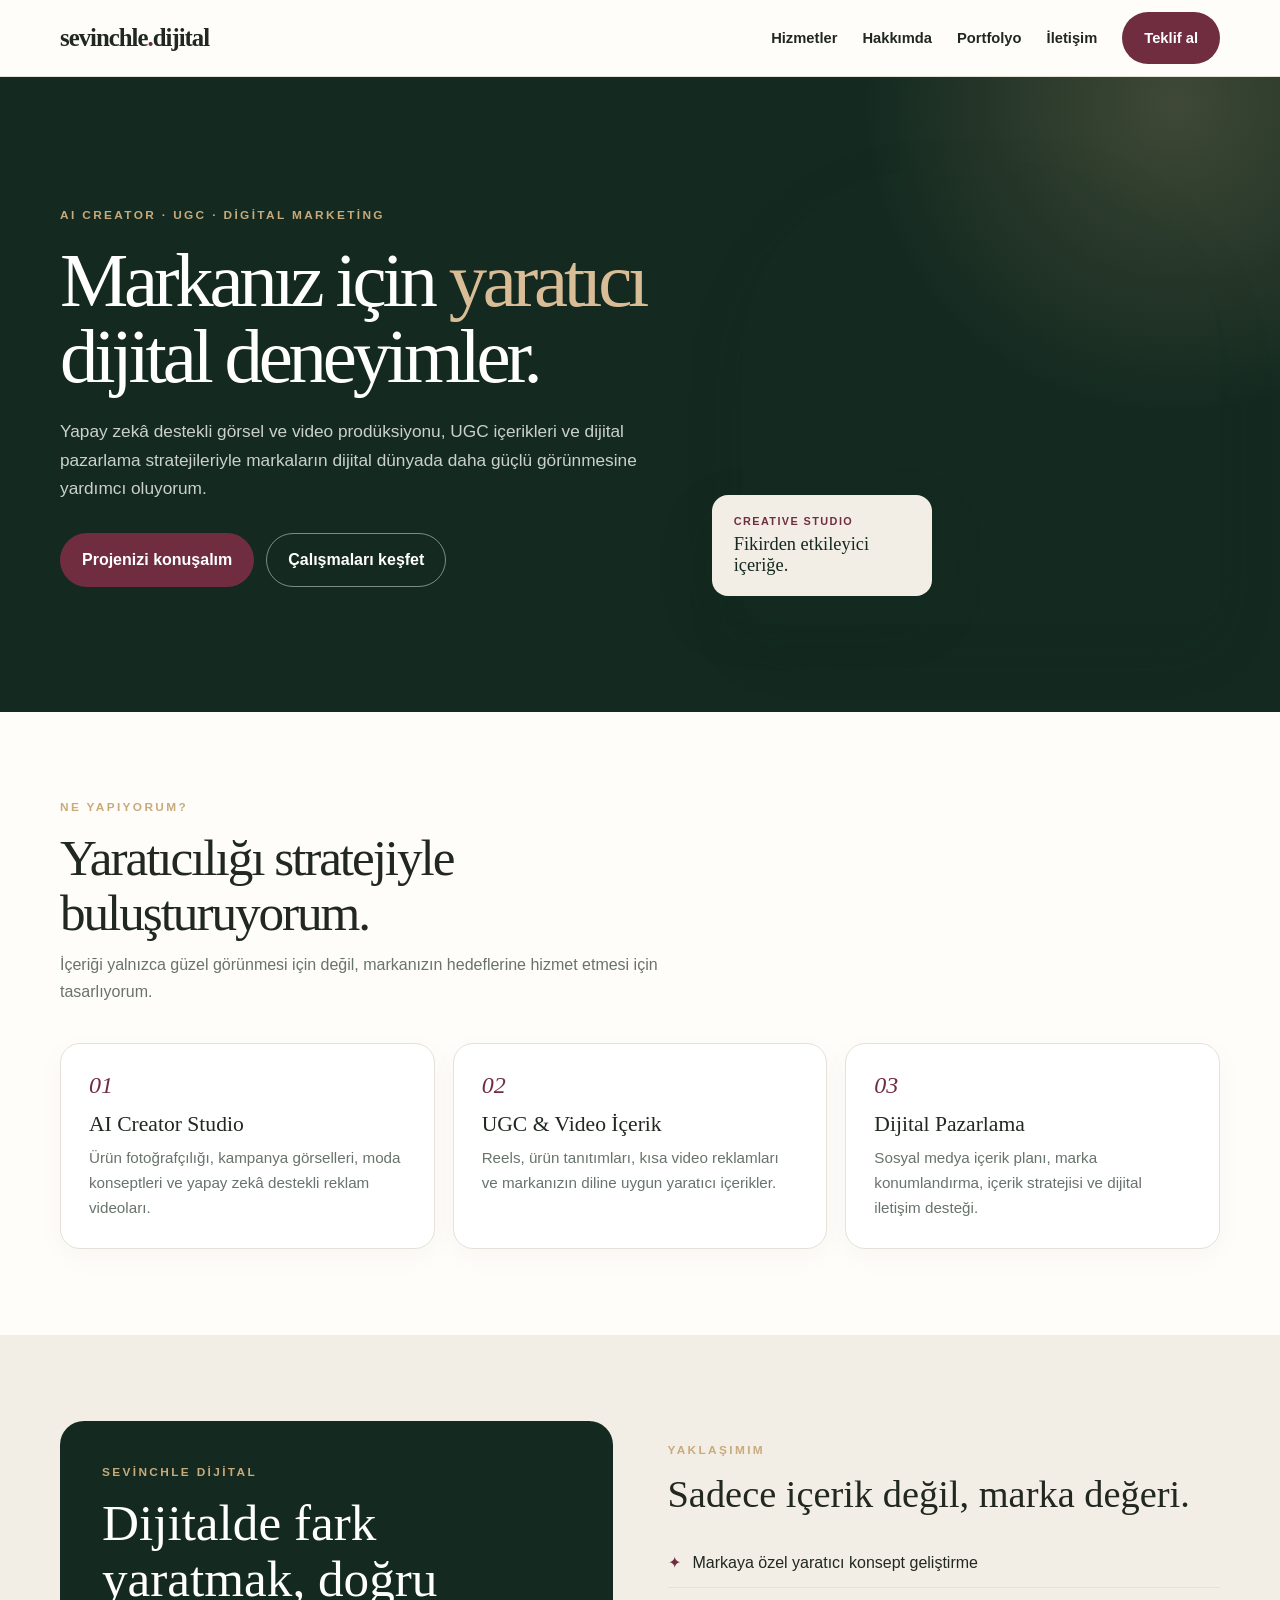
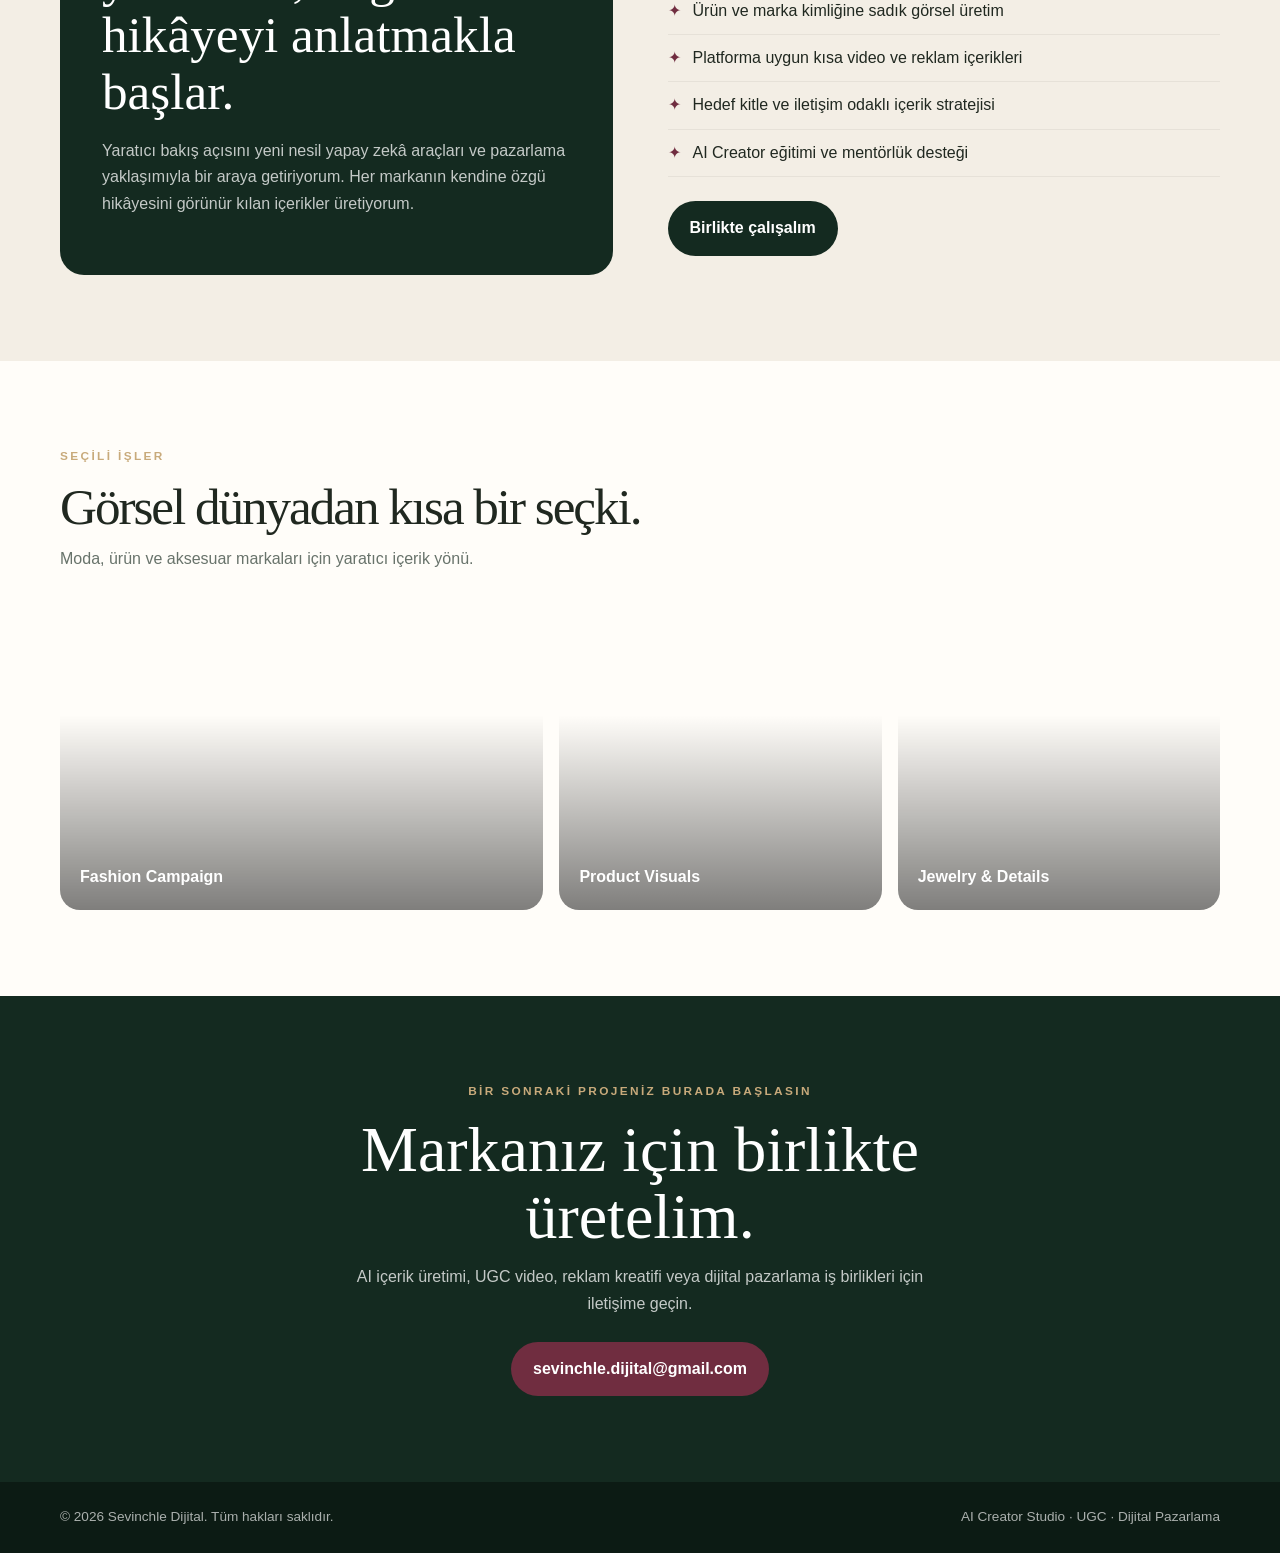
==== index.html @ 5013cc48 "Add responsive Sevinchle Dijital website" ====
<!doctype html>
<html lang="tr">
<head>
<meta charset="utf-8">
<meta name="viewport" content="width=device-width, initial-scale=1">
<meta name="theme-color" content="#10251d">
<meta name="description" content="Sevinchle Dijital: yapay zekâ destekli yaratıcı içerik, UGC prodüksiyon ve dijital pazarlama çözümleri.">
<title>Sevinchle Dijital | AI Creator & Dijital Pazarlama</title>
<style>
:root{--forest:#142a20;--forest2:#254333;--cream:#f3eee5;--paper:#fffdf9;--wine:#702d40;--gold:#c8aa7b;--ink:#202820;--muted:#68736b;--line:#e6e1d8;--shadow:0 22px 60px rgba(20,42,32,.12)}
*{box-sizing:border-box}html{scroll-behavior:smooth;scroll-padding-top:90px}body{margin:0;background:var(--paper);color:var(--ink);font-family:Inter,Arial,sans-serif;line-height:1.65}a{color:inherit;text-decoration:none}.wrap{width:min(1160px,calc(100% - 40px));margin:auto}.eyebrow{font-size:.74rem;letter-spacing:.2em;text-transform:uppercase;color:var(--gold);font-weight:800}.btn{display:inline-flex;align-items:center;justify-content:center;padding:13px 21px;border-radius:999px;font-weight:750;transition:.2s;border:1px solid transparent}.btn:hover{transform:translateY(-2px)}.primary{background:var(--wine);color:white}.outline{border-color:rgba(255,255,255,.45);color:white}.dark{background:var(--forest);color:white}
header{position:sticky;top:0;z-index:10;background:rgba(255,253,249,.94);backdrop-filter:blur(14px);border-bottom:1px solid var(--line)}.nav{height:76px;display:flex;align-items:center;justify-content:space-between;gap:20px}.logo{font:700 1.55rem Georgia,serif;letter-spacing:-.04em}.logo span{color:var(--wine)}.links{display:flex;align-items:center;gap:25px;font-size:.92rem;font-weight:650}.links a:hover{color:var(--wine)}.menu{display:none;background:none;border:1px solid var(--line);border-radius:10px;padding:8px 12px;font-size:1.25rem}
.hero{background:var(--forest);color:white;padding:92px 0 88px;overflow:hidden;position:relative}.hero:before{content:"";position:absolute;width:650px;height:650px;right:-220px;top:-300px;border-radius:50%;background:radial-gradient(circle,rgba(200,170,123,.24),transparent 68%)}.hero-grid{position:relative;display:grid;grid-template-columns:1.08fr .92fr;gap:55px;align-items:center}.hero h1{font:clamp(3rem,6vw,5.5rem)/.99 Georgia,serif;letter-spacing:-.055em;margin:18px 0 22px}.hero h1 em{font-style:normal;color:#d9bd96}.hero p{max-width:600px;color:rgba(255,255,255,.78);font-size:1.08rem}.actions{display:flex;gap:12px;flex-wrap:wrap;margin-top:30px}.visual{min-height:455px;position:relative}.visual-photo{position:absolute;inset:0 0 0 30px;border-radius:190px 190px 26px 26px;background:linear-gradient(0deg,rgba(20,42,32,.1),rgba(20,42,32,.1)),url('https://images.unsplash.com/photo-1529139574466-a303027c1d8b?auto=format&fit=crop&w=1100&q=85') center/cover;box-shadow:var(--shadow)}.visual-note{position:absolute;left:0;bottom:28px;background:var(--cream);color:var(--forest);padding:20px 22px;border-radius:16px;max-width:220px;box-shadow:var(--shadow);font:1.15rem Georgia,serif}.visual-note small{display:block;color:var(--wine);font:800 .68rem Arial;letter-spacing:.13em;margin-bottom:7px}
section{padding:86px 0}.section-top{max-width:690px;margin-bottom:38px}.section-top h2{font:clamp(2.2rem,4vw,3.5rem)/1.08 Georgia,serif;letter-spacing:-.04em;margin:12px 0}.section-top p{color:var(--muted);margin:0}.grid3{display:grid;grid-template-columns:repeat(3,1fr);gap:18px}.service{padding:28px;border:1px solid var(--line);border-radius:20px;background:white;box-shadow:0 8px 30px rgba(0,0,0,.03)}.service .num{color:var(--wine);font:italic 1.5rem Georgia,serif}.service h3{font:1.35rem Georgia,serif;margin:13px 0 8px}.service p{color:var(--muted);font-size:.95rem;margin:0}.soft{background:var(--cream)}.split{display:grid;grid-template-columns:1fr 1fr;gap:55px;align-items:center}.statement{background:var(--forest);color:white;padding:42px;border-radius:24px}.statement h2{font:clamp(2rem,4vw,3.2rem)/1.1 Georgia,serif;margin:12px 0 18px}.statement p{color:rgba(255,255,255,.75)}.checks{list-style:none;padding:0;margin:24px 0}.checks li{padding:10px 0;border-bottom:1px solid var(--line)}.checks li:before{content:"✦";color:var(--wine);margin-right:12px}.portfolio{display:grid;grid-template-columns:1.2fr .8fr .8fr;gap:16px}.work{min-height:300px;border-radius:20px;overflow:hidden;position:relative;background:#ddd}.work:nth-child(1){background:linear-gradient(0deg,rgba(0,0,0,.5),transparent 65%),url('https://images.unsplash.com/photo-1539109136881-3be0616acf4b?auto=format&fit=crop&w=1000&q=85') center/cover}.work:nth-child(2){background:linear-gradient(0deg,rgba(0,0,0,.5),transparent 65%),url('https://images.unsplash.com/photo-1600185365483-26d7a4cc7519?auto=format&fit=crop&w=800&q=85') center/cover}.work:nth-child(3){background:linear-gradient(0deg,rgba(0,0,0,.5),transparent 65%),url('https://images.unsplash.com/photo-1617038220319-276d3cfab638?auto=format&fit=crop&w=800&q=85') center/cover}.work span{position:absolute;bottom:20px;left:20px;color:white;font-weight:750}.contact{background:var(--forest);color:white;text-align:center}.contact h2{font:clamp(2.5rem,5vw,4.2rem)/1.05 Georgia,serif;margin:14px auto;max-width:780px}.contact p{color:rgba(255,255,255,.75);max-width:600px;margin:0 auto 25px}.contact .eyebrow{color:var(--gold)}footer{background:#0c1b14;color:rgba(255,255,255,.65);padding:24px 0;font-size:.85rem}.foot{display:flex;justify-content:space-between;gap:20px;flex-wrap:wrap}
@media(max-width:800px){.links{display:none;position:absolute;top:76px;left:0;right:0;background:var(--paper);padding:18px 24px 24px;border-bottom:1px solid var(--line);flex-direction:column;align-items:flex-start;gap:16px}.links.open{display:flex}.menu{display:block}.hero{padding:68px 0}.hero-grid,.split{grid-template-columns:1fr;gap:35px}.visual{min-height:390px}.visual-photo{left:25px}.grid3{grid-template-columns:1fr}.portfolio{grid-template-columns:1fr 1fr}.work:first-child{grid-column:1/-1}.section{padding:66px 0}}
@media(max-width:480px){.wrap{width:min(100% - 30px,1160px)}.hero h1{font-size:3.15rem}.visual{min-height:330px}.portfolio{grid-template-columns:1fr}.work:first-child{grid-column:auto}.work{min-height:280px}.statement{padding:28px}}
</style>
</head>
<body>
<header><div class="wrap nav"><a class="logo" href="#home">sevinchle<span>.</span>dijital</a><button class="menu" aria-label="Menüyü aç" aria-expanded="false">☰</button><nav class="links" aria-label="Ana menü"><a href="#hizmetler">Hizmetler</a><a href="#hakkimda">Hakkımda</a><a href="#portfolyo">Portfolyo</a><a href="#iletisim">İletişim</a><a class="btn primary" href="mailto:sevinchle.dijital@gmail.com">Teklif al</a></nav></div></header>
<main>
<section class="hero" id="home"><div class="wrap hero-grid"><div><div class="eyebrow">AI Creator · UGC · Digital Marketing</div><h1>Markanız için <em>yaratıcı</em> dijital deneyimler.</h1><p>Yapay zekâ destekli görsel ve video prodüksiyonu, UGC içerikleri ve dijital pazarlama stratejileriyle markaların dijital dünyada daha güçlü görünmesine yardımcı oluyorum.</p><div class="actions"><a class="btn primary" href="#iletisim">Projenizi konuşalım</a><a class="btn outline" href="#portfolyo">Çalışmaları keşfet</a></div></div><div class="visual"><div class="visual-photo" role="img" aria-label="Moda ve yaratıcı içerik çekimi"></div><div class="visual-note"><small>CREATIVE STUDIO</small>Fikirden etkileyici içeriğe.</div></div></div></section>
<section id="hizmetler"><div class="wrap"><div class="section-top"><div class="eyebrow">Ne yapıyorum?</div><h2>Yaratıcılığı stratejiyle buluşturuyorum.</h2><p>İçeriği yalnızca güzel görünmesi için değil, markanızın hedeflerine hizmet etmesi için tasarlıyorum.</p></div><div class="grid3"><article class="service"><div class="num">01</div><h3>AI Creator Studio</h3><p>Ürün fotoğrafçılığı, kampanya görselleri, moda konseptleri ve yapay zekâ destekli reklam videoları.</p></article><article class="service"><div class="num">02</div><h3>UGC & Video İçerik</h3><p>Reels, ürün tanıtımları, kısa video reklamları ve markanızın diline uygun yaratıcı içerikler.</p></article><article class="service"><div class="num">03</div><h3>Dijital Pazarlama</h3><p>Sosyal medya içerik planı, marka konumlandırma, içerik stratejisi ve dijital iletişim desteği.</p></article></div></div></section>
<section class="soft" id="hakkimda"><div class="wrap split"><div class="statement"><div class="eyebrow">Sevinchle Dijital</div><h2>Dijitalde fark yaratmak, doğru hikâyeyi anlatmakla başlar.</h2><p>Yaratıcı bakış açısını yeni nesil yapay zekâ araçları ve pazarlama yaklaşımıyla bir araya getiriyorum. Her markanın kendine özgü hikâyesini görünür kılan içerikler üretiyorum.</p></div><div><div class="eyebrow">Yaklaşımım</div><h2 style="font:2.4rem Georgia,serif;margin:12px 0">Sadece içerik değil, marka değeri.</h2><ul class="checks"><li>Markaya özel yaratıcı konsept geliştirme</li><li>Ürün ve marka kimliğine sadık görsel üretim</li><li>Platforma uygun kısa video ve reklam içerikleri</li><li>Hedef kitle ve iletişim odaklı içerik stratejisi</li><li>AI Creator eğitimi ve mentörlük desteği</li></ul><a class="btn dark" href="#iletisim">Birlikte çalışalım</a></div></div></section>
<section id="portfolyo"><div class="wrap"><div class="section-top"><div class="eyebrow">Seçili işler</div><h2>Görsel dünyadan kısa bir seçki.</h2><p>Moda, ürün ve aksesuar markaları için yaratıcı içerik yönü.</p></div><div class="portfolio"><div class="work"><span>Fashion Campaign</span></div><div class="work"><span>Product Visuals</span></div><div class="work"><span>Jewelry & Details</span></div></div></div></section>
<section class="contact" id="iletisim"><div class="wrap"><div class="eyebrow">Bir sonraki projeniz burada başlasın</div><h2>Markanız için birlikte üretelim.</h2><p>AI içerik üretimi, UGC video, reklam kreatifi veya dijital pazarlama iş birlikleri için iletişime geçin.</p><a class="btn primary" href="mailto:sevinchle.dijital@gmail.com?subject=Proje%20ve%20i%C5%9F%20birli%C4%9Fi">sevinchle.dijital@gmail.com</a></div></section>
</main>
<footer><div class="wrap foot"><span>© <span id="year"></span> Sevinchle Dijital. Tüm hakları saklıdır.</span><span>AI Creator Studio · UGC · Dijital Pazarlama</span></div></footer>
<script>
const menu=document.querySelector('.menu'),links=document.querySelector('.links');menu.addEventListener('click',()=>{const open=links.classList.toggle('open');menu.setAttribute('aria-expanded',String(open))});links.querySelectorAll('a').forEach(a=>a.addEventListener('click',()=>{links.classList.remove('open');menu.setAttribute('aria-expanded','false')}));document.getElementById('year').textContent=new Date().getFullYear();
</script>
</body></html>
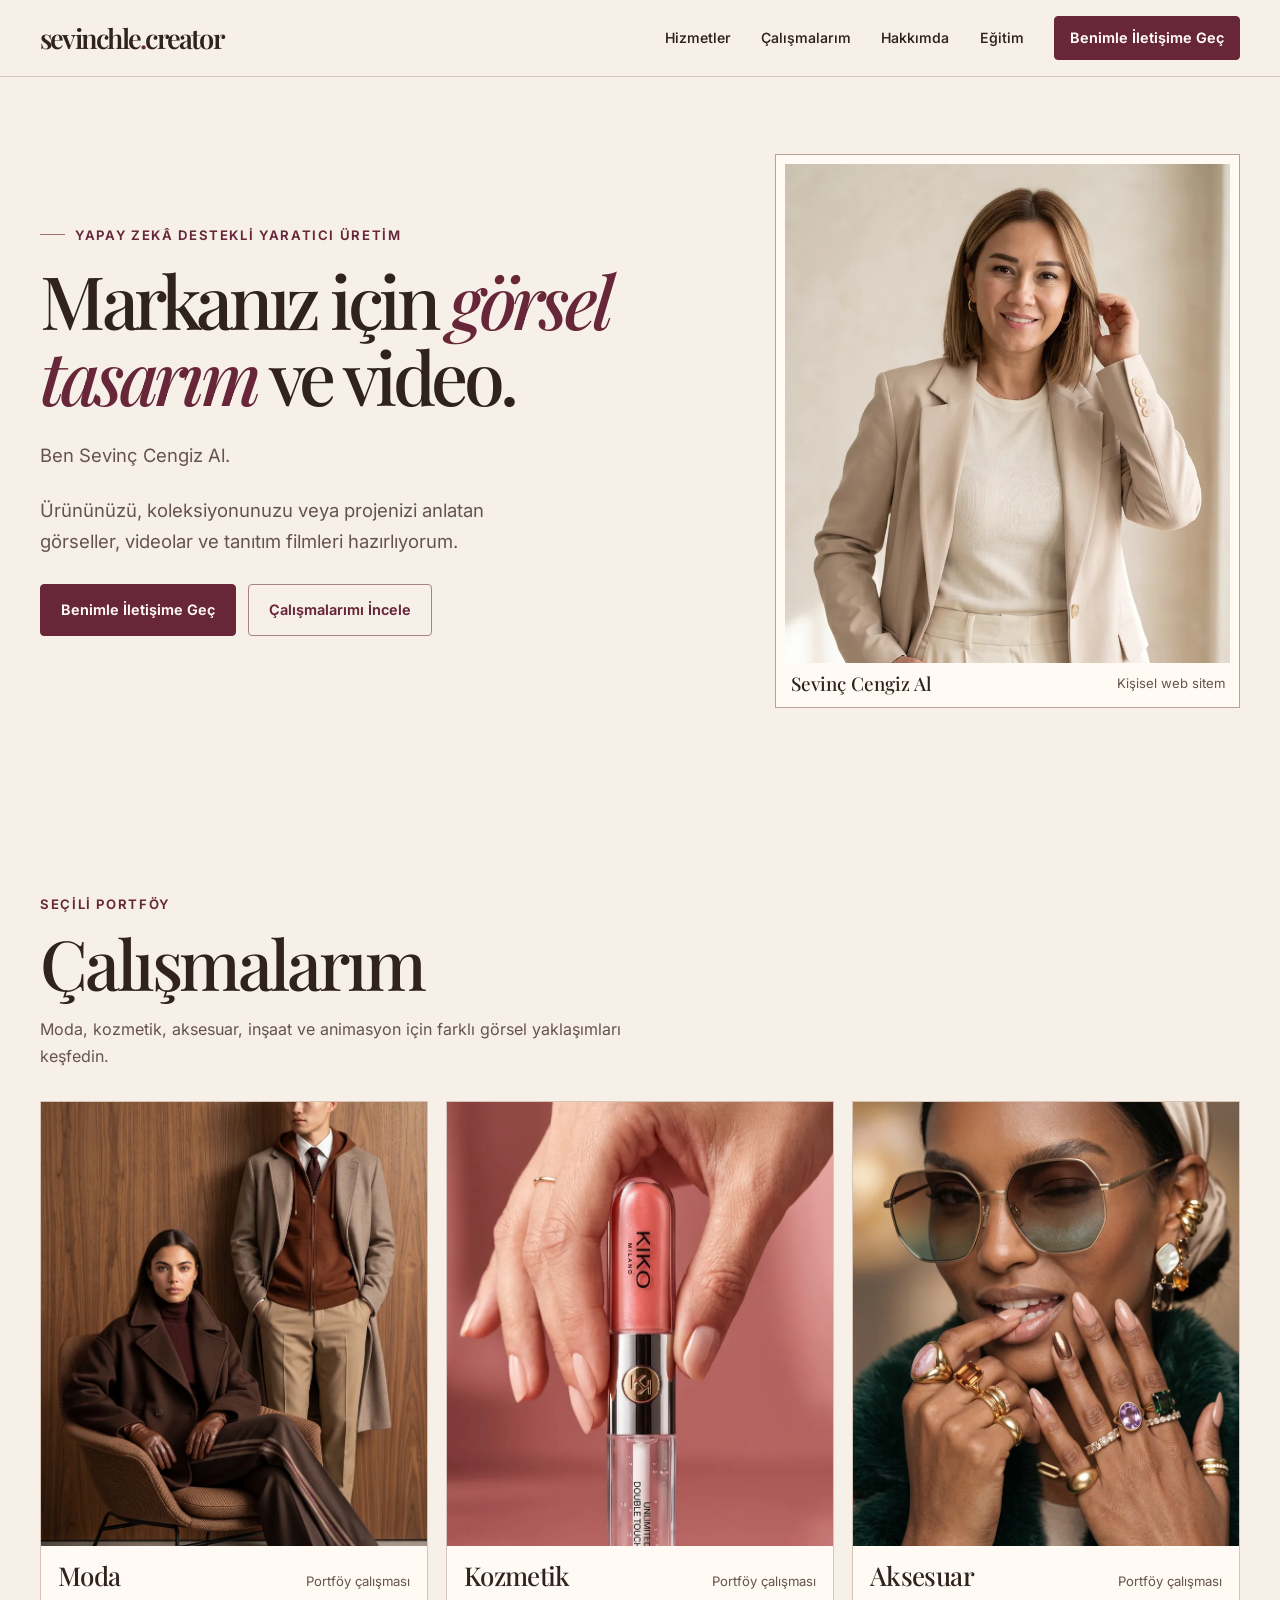
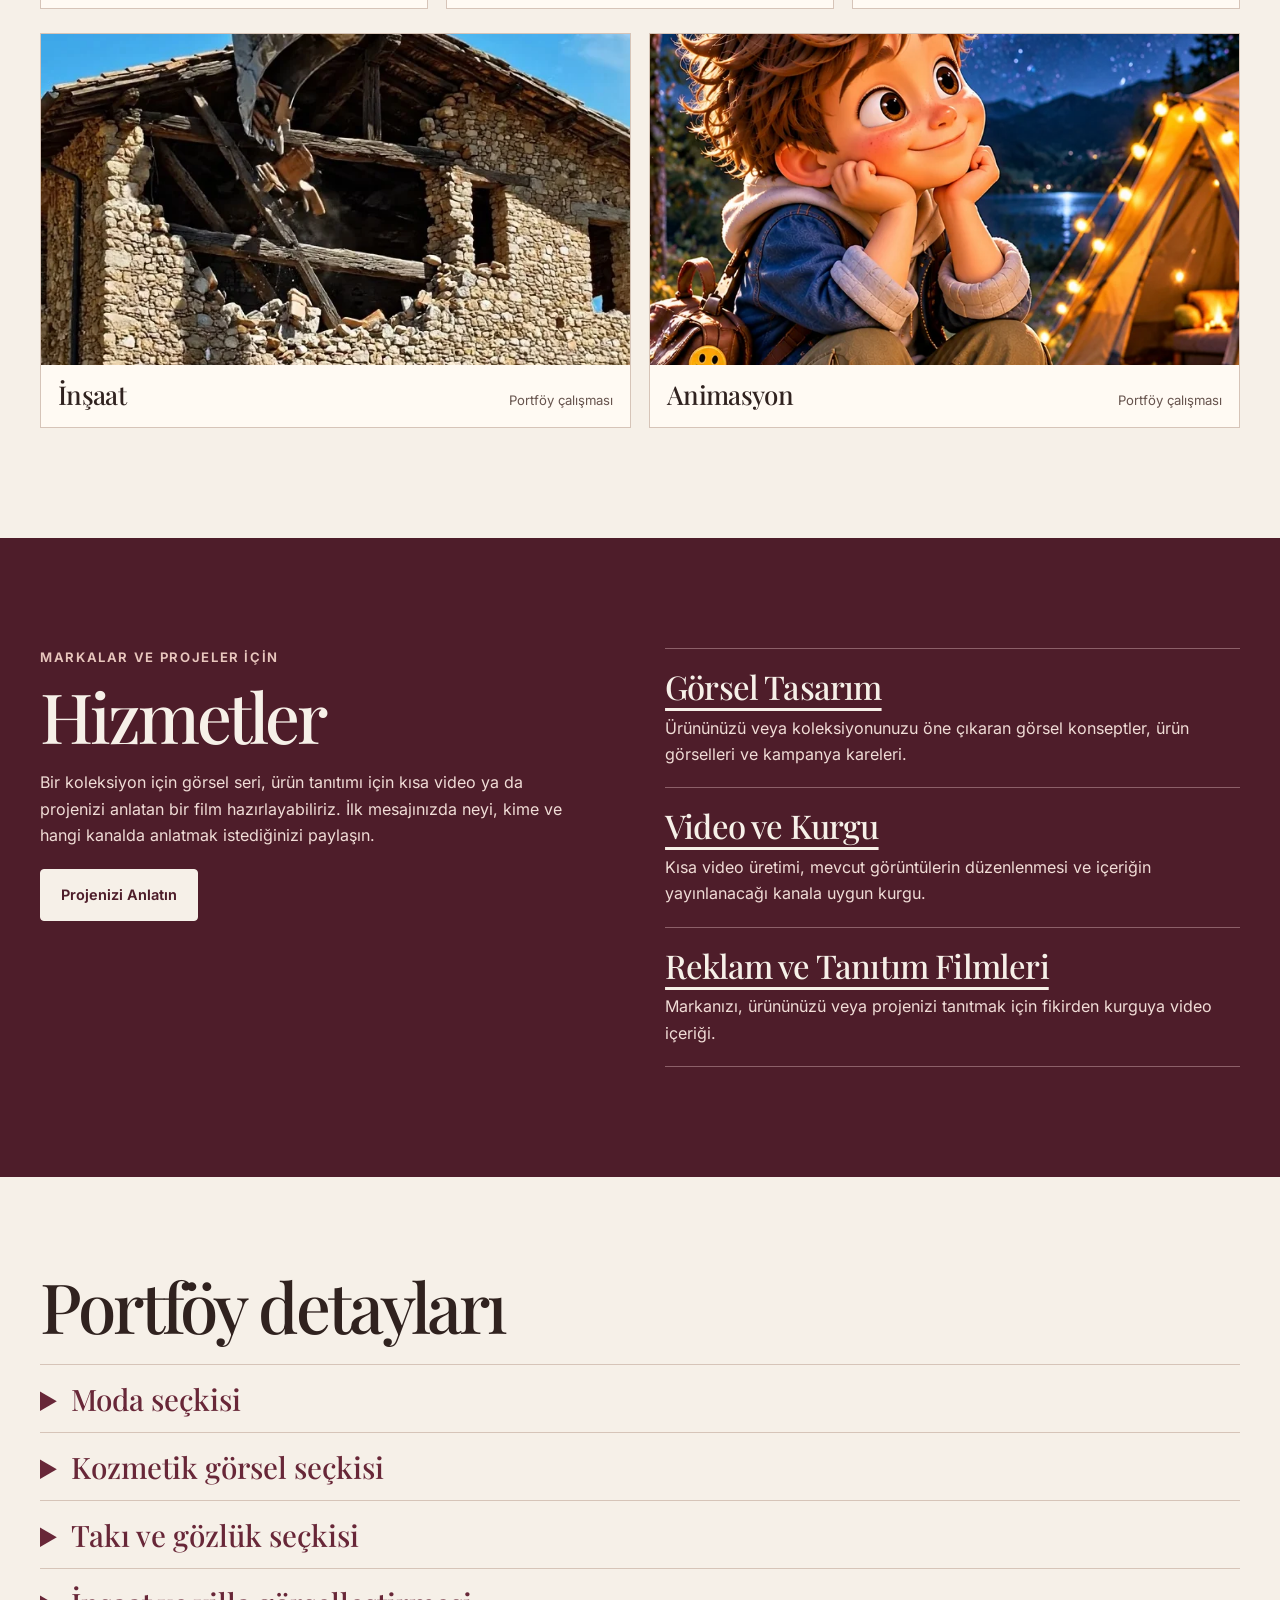
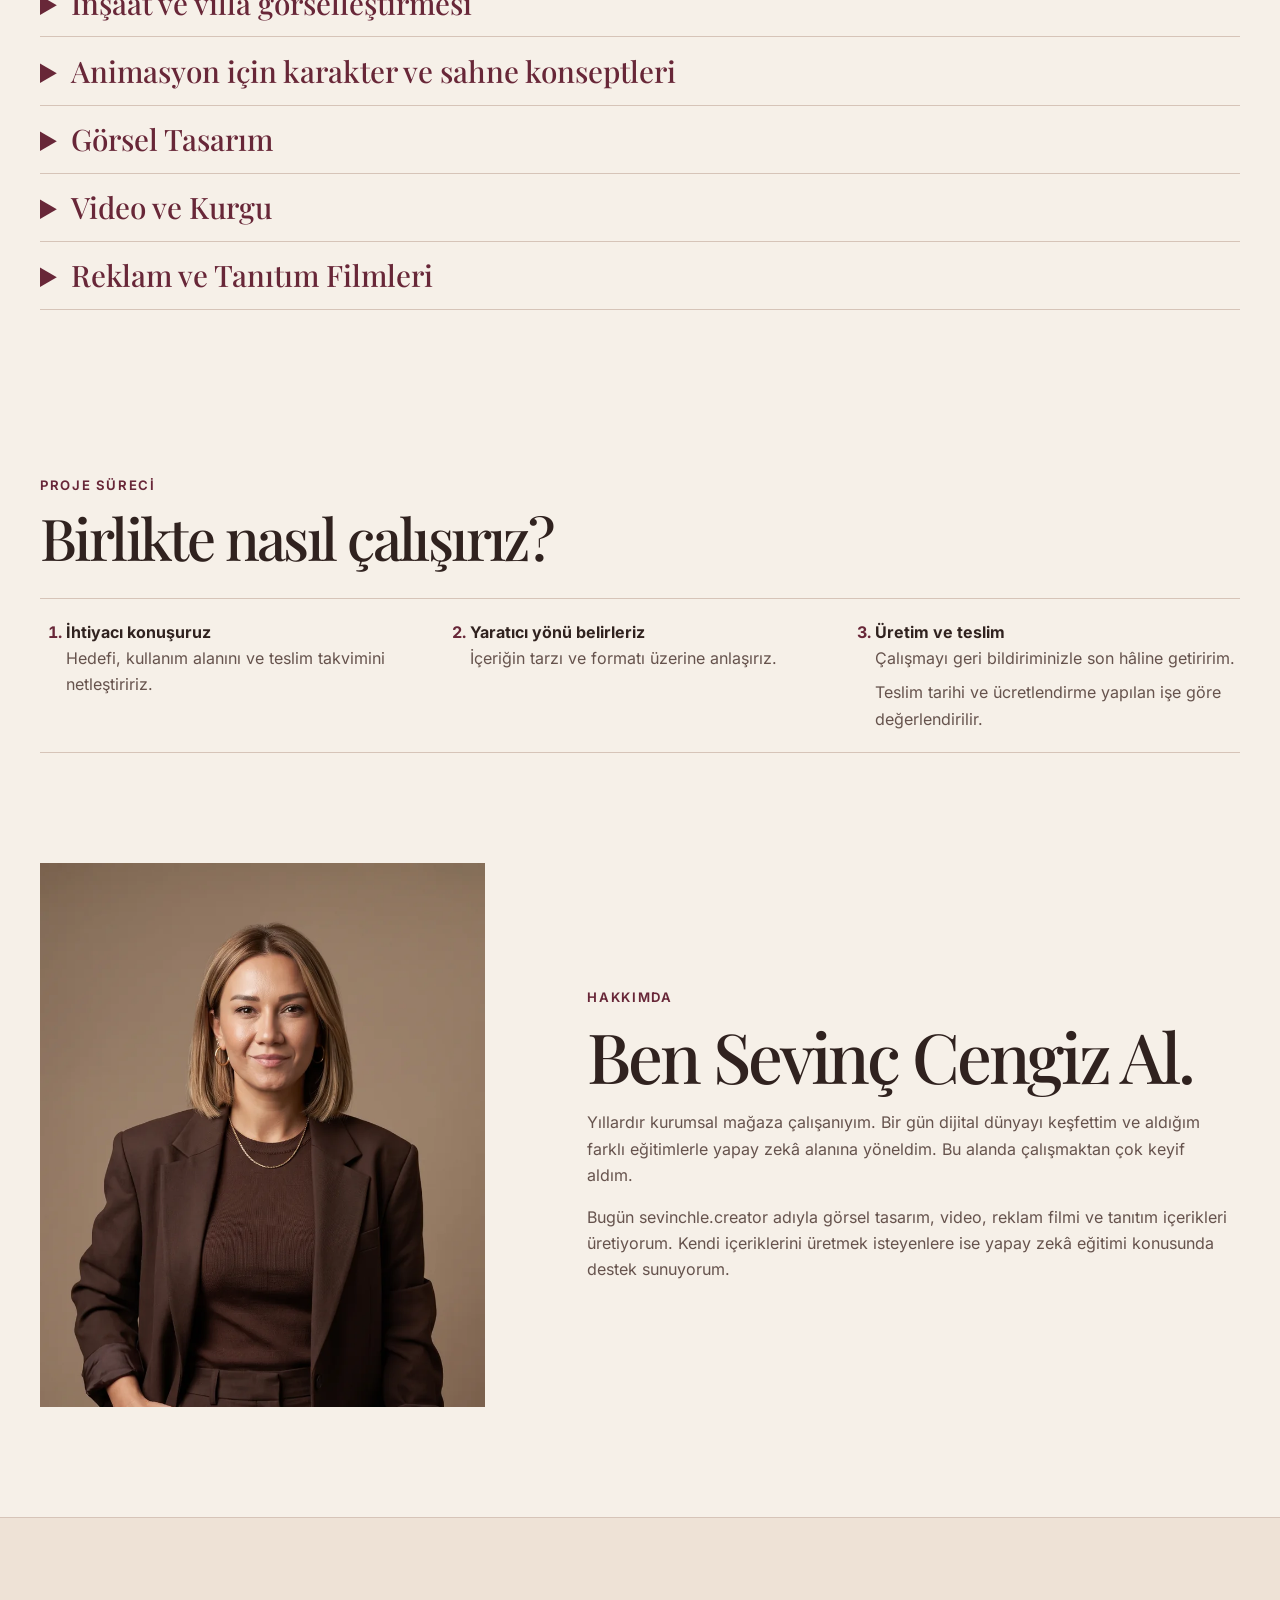
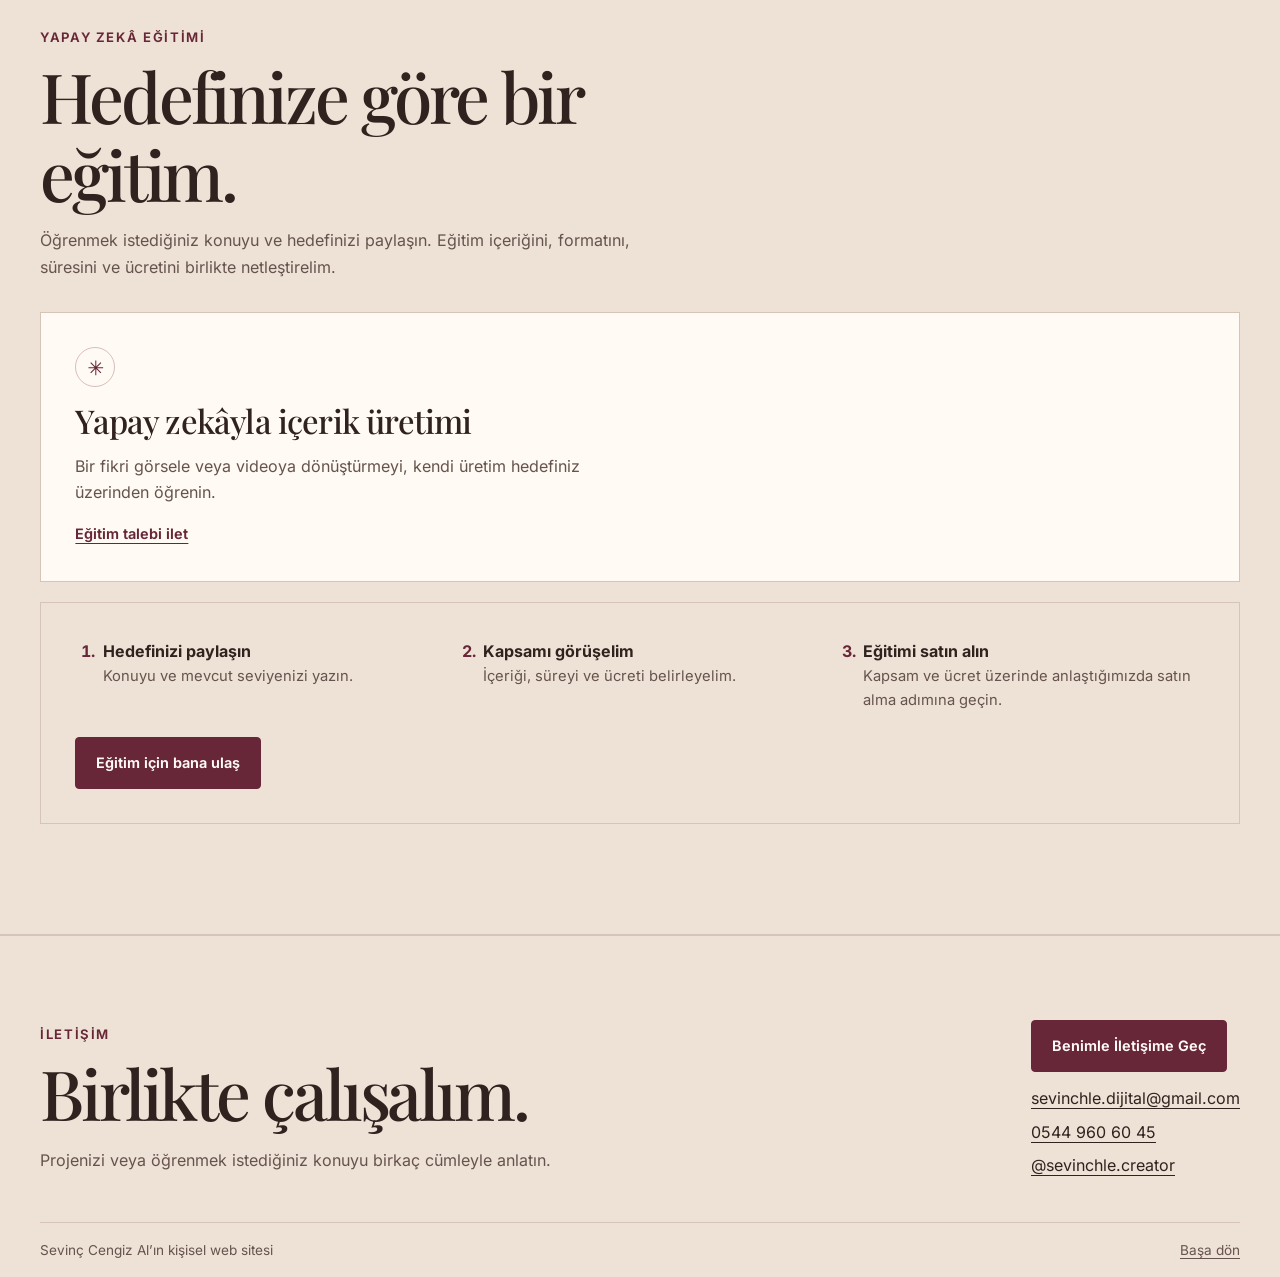
==== commit 9fa911c6: "Publish sevinchle.creator single-page website" ====
--- a/index.html
+++ b/index.html
@@ -1,32 +1,818 @@
 <!doctype html>
 <html lang="tr">
 <head>
-<meta charset="utf-8">
-<meta name="viewport" content="width=device-width, initial-scale=1">
-<meta name="theme-color" content="#10251d">
-<meta name="description" content="Sevinchle Dijital: yapay zekâ destekli yaratıcı içerik, UGC prodüksiyon ve dijital pazarlama çözümleri.">
-<title>Sevinchle Dijital | AI Creator & Dijital Pazarlama</title>
-<style>
-:root{--forest:#142a20;--forest2:#254333;--cream:#f3eee5;--paper:#fffdf9;--wine:#702d40;--gold:#c8aa7b;--ink:#202820;--muted:#68736b;--line:#e6e1d8;--shadow:0 22px 60px rgba(20,42,32,.12)}
-*{box-sizing:border-box}html{scroll-behavior:smooth;scroll-padding-top:90px}body{margin:0;background:var(--paper);color:var(--ink);font-family:Inter,Arial,sans-serif;line-height:1.65}a{color:inherit;text-decoration:none}.wrap{width:min(1160px,calc(100% - 40px));margin:auto}.eyebrow{font-size:.74rem;letter-spacing:.2em;text-transform:uppercase;color:var(--gold);font-weight:800}.btn{display:inline-flex;align-items:center;justify-content:center;padding:13px 21px;border-radius:999px;font-weight:750;transition:.2s;border:1px solid transparent}.btn:hover{transform:translateY(-2px)}.primary{background:var(--wine);color:white}.outline{border-color:rgba(255,255,255,.45);color:white}.dark{background:var(--forest);color:white}
-header{position:sticky;top:0;z-index:10;background:rgba(255,253,249,.94);backdrop-filter:blur(14px);border-bottom:1px solid var(--line)}.nav{height:76px;display:flex;align-items:center;justify-content:space-between;gap:20px}.logo{font:700 1.55rem Georgia,serif;letter-spacing:-.04em}.logo span{color:var(--wine)}.links{display:flex;align-items:center;gap:25px;font-size:.92rem;font-weight:650}.links a:hover{color:var(--wine)}.menu{display:none;background:none;border:1px solid var(--line);border-radius:10px;padding:8px 12px;font-size:1.25rem}
-.hero{background:var(--forest);color:white;padding:92px 0 88px;overflow:hidden;position:relative}.hero:before{content:"";position:absolute;width:650px;height:650px;right:-220px;top:-300px;border-radius:50%;background:radial-gradient(circle,rgba(200,170,123,.24),transparent 68%)}.hero-grid{position:relative;display:grid;grid-template-columns:1.08fr .92fr;gap:55px;align-items:center}.hero h1{font:clamp(3rem,6vw,5.5rem)/.99 Georgia,serif;letter-spacing:-.055em;margin:18px 0 22px}.hero h1 em{font-style:normal;color:#d9bd96}.hero p{max-width:600px;color:rgba(255,255,255,.78);font-size:1.08rem}.actions{display:flex;gap:12px;flex-wrap:wrap;margin-top:30px}.visual{min-height:455px;position:relative}.visual-photo{position:absolute;inset:0 0 0 30px;border-radius:190px 190px 26px 26px;background:linear-gradient(0deg,rgba(20,42,32,.1),rgba(20,42,32,.1)),url('https://images.unsplash.com/photo-1529139574466-a303027c1d8b?auto=format&fit=crop&w=1100&q=85') center/cover;box-shadow:var(--shadow)}.visual-note{position:absolute;left:0;bottom:28px;background:var(--cream);color:var(--forest);padding:20px 22px;border-radius:16px;max-width:220px;box-shadow:var(--shadow);font:1.15rem Georgia,serif}.visual-note small{display:block;color:var(--wine);font:800 .68rem Arial;letter-spacing:.13em;margin-bottom:7px}
-section{padding:86px 0}.section-top{max-width:690px;margin-bottom:38px}.section-top h2{font:clamp(2.2rem,4vw,3.5rem)/1.08 Georgia,serif;letter-spacing:-.04em;margin:12px 0}.section-top p{color:var(--muted);margin:0}.grid3{display:grid;grid-template-columns:repeat(3,1fr);gap:18px}.service{padding:28px;border:1px solid var(--line);border-radius:20px;background:white;box-shadow:0 8px 30px rgba(0,0,0,.03)}.service .num{color:var(--wine);font:italic 1.5rem Georgia,serif}.service h3{font:1.35rem Georgia,serif;margin:13px 0 8px}.service p{color:var(--muted);font-size:.95rem;margin:0}.soft{background:var(--cream)}.split{display:grid;grid-template-columns:1fr 1fr;gap:55px;align-items:center}.statement{background:var(--forest);color:white;padding:42px;border-radius:24px}.statement h2{font:clamp(2rem,4vw,3.2rem)/1.1 Georgia,serif;margin:12px 0 18px}.statement p{color:rgba(255,255,255,.75)}.checks{list-style:none;padding:0;margin:24px 0}.checks li{padding:10px 0;border-bottom:1px solid var(--line)}.checks li:before{content:"✦";color:var(--wine);margin-right:12px}.portfolio{display:grid;grid-template-columns:1.2fr .8fr .8fr;gap:16px}.work{min-height:300px;border-radius:20px;overflow:hidden;position:relative;background:#ddd}.work:nth-child(1){background:linear-gradient(0deg,rgba(0,0,0,.5),transparent 65%),url('https://images.unsplash.com/photo-1539109136881-3be0616acf4b?auto=format&fit=crop&w=1000&q=85') center/cover}.work:nth-child(2){background:linear-gradient(0deg,rgba(0,0,0,.5),transparent 65%),url('https://images.unsplash.com/photo-1600185365483-26d7a4cc7519?auto=format&fit=crop&w=800&q=85') center/cover}.work:nth-child(3){background:linear-gradient(0deg,rgba(0,0,0,.5),transparent 65%),url('https://images.unsplash.com/photo-1617038220319-276d3cfab638?auto=format&fit=crop&w=800&q=85') center/cover}.work span{position:absolute;bottom:20px;left:20px;color:white;font-weight:750}.contact{background:var(--forest);color:white;text-align:center}.contact h2{font:clamp(2.5rem,5vw,4.2rem)/1.05 Georgia,serif;margin:14px auto;max-width:780px}.contact p{color:rgba(255,255,255,.75);max-width:600px;margin:0 auto 25px}.contact .eyebrow{color:var(--gold)}footer{background:#0c1b14;color:rgba(255,255,255,.65);padding:24px 0;font-size:.85rem}.foot{display:flex;justify-content:space-between;gap:20px;flex-wrap:wrap}
-@media(max-width:800px){.links{display:none;position:absolute;top:76px;left:0;right:0;background:var(--paper);padding:18px 24px 24px;border-bottom:1px solid var(--line);flex-direction:column;align-items:flex-start;gap:16px}.links.open{display:flex}.menu{display:block}.hero{padding:68px 0}.hero-grid,.split{grid-template-columns:1fr;gap:35px}.visual{min-height:390px}.visual-photo{left:25px}.grid3{grid-template-columns:1fr}.portfolio{grid-template-columns:1fr 1fr}.work:first-child{grid-column:1/-1}.section{padding:66px 0}}
-@media(max-width:480px){.wrap{width:min(100% - 30px,1160px)}.hero h1{font-size:3.15rem}.visual{min-height:330px}.portfolio{grid-template-columns:1fr}.work:first-child{grid-column:auto}.work{min-height:280px}.statement{padding:28px}}
-</style>
+  <meta charset="utf-8">
+  <meta name="viewport" content="width=device-width, initial-scale=1">
+  <meta name="theme-color" content="#f6f0e8">
+  <meta name="description" content="Sevinç Cengiz Al’ın kişisel web sitesi. Markalar için yapay zekâ destekli görsel tasarım, video, kurgu, reklam ve tanıtım filmleri. Talebe göre yapay zekâ eğitimi.">
+  <meta property="og:type" content="website">
+  <meta property="og:locale" content="tr_TR">
+  <meta property="og:title" content="Sevinç Cengiz Al · Yapay zekâ destekli görsel tasarım ve video">
+  <meta property="og:description" content="Markanızın ürününü, projesini veya hikâyesini görsel tasarım, video ve tanıtım içerikleriyle anlatın.">
+  <title>sevinchle.creator</title>
+  <link rel="icon" href="[data-uri]" type="image/svg+xml">
+  <link rel="preconnect" href="https://fonts.gstatic.com" crossorigin>
+  <style>
+@font-face {
+  font-family: 'Inter';
+  font-style: normal;
+  font-weight: 400 700;
+  font-display: swap;
+  src: url([data-uri]) format('woff2');
+  unicode-range: U+0100-02BA, U+02BD-02C5, U+02C7-02CC, U+02CE-02D7, U+02DD-02FF, U+0304, U+0308, U+0329, U+1D00-1DBF, U+1E00-1E9F, U+1EF2-1EFF, U+2020, U+20A0-20AB, U+20AD-20C4, U+2113, U+2C60-2C7F, U+A720-A7FF;
+}
+@font-face {
+  font-family: 'Inter';
+  font-style: normal;
+  font-weight: 400 700;
+  font-display: swap;
+  src: url([data-uri]) format('woff2');
+  unicode-range: U+0000-00FF, U+0131, U+0152-0153, U+02BB-02BC, U+02C6, U+02DA, U+02DC, U+0304, U+0308, U+0329, U+2000-206F, U+20AC, U+2122, U+2191, U+2193, U+2212, U+2215, U+FEFF, U+FFFD;
+}
+@font-face {
+  font-family: 'Playfair Display';
+  font-style: italic;
+  font-weight: 500;
+  font-display: swap;
+  src: url([data-uri]) format('woff2');
+  unicode-range: U+0100-02BA, U+02BD-02C5, U+02C7-02CC, U+02CE-02D7, U+02DD-02FF, U+0304, U+0308, U+0329, U+1D00-1DBF, U+1E00-1E9F, U+1EF2-1EFF, U+2020, U+20A0-20AB, U+20AD-20C4, U+2113, U+2C60-2C7F, U+A720-A7FF;
+}
+@font-face {
+  font-family: 'Playfair Display';
+  font-style: italic;
+  font-weight: 500;
+  font-display: swap;
+  src: url([data-uri]) format('woff2');
+  unicode-range: U+0000-00FF, U+0131, U+0152-0153, U+02BB-02BC, U+02C6, U+02DA, U+02DC, U+0304, U+0308, U+0329, U+2000-206F, U+20AC, U+2122, U+2191, U+2193, U+2212, U+2215, U+FEFF, U+FFFD;
+}
+@font-face {
+  font-family: 'Playfair Display';
+  font-style: normal;
+  font-weight: 500 600;
+  font-display: swap;
+  src: url([data-uri]) format('woff2');
+  unicode-range: U+0100-02BA, U+02BD-02C5, U+02C7-02CC, U+02CE-02D7, U+02DD-02FF, U+0304, U+0308, U+0329, U+1D00-1DBF, U+1E00-1E9F, U+1EF2-1EFF, U+2020, U+20A0-20AB, U+20AD-20C4, U+2113, U+2C60-2C7F, U+A720-A7FF;
+}
+@font-face {
+  font-family: 'Playfair Display';
+  font-style: normal;
+  font-weight: 500 600;
+  font-display: swap;
+  src: url([data-uri]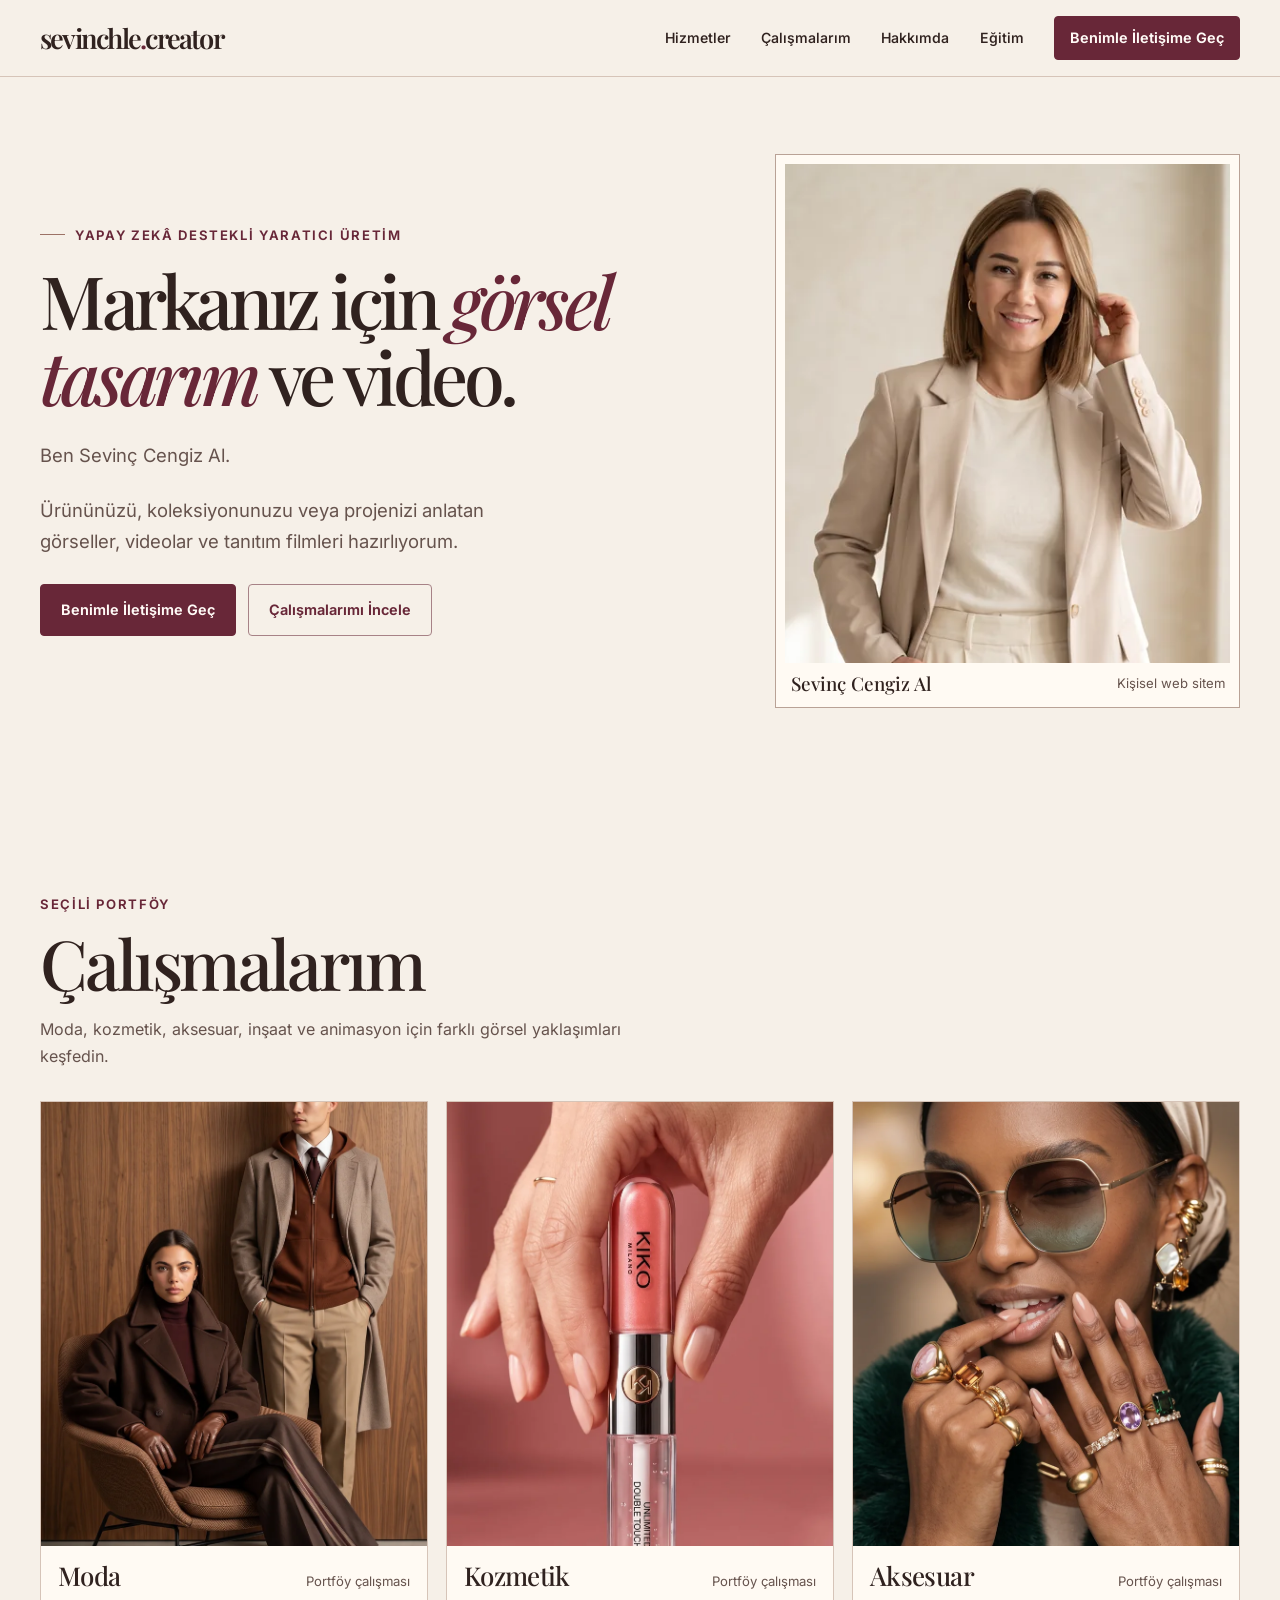
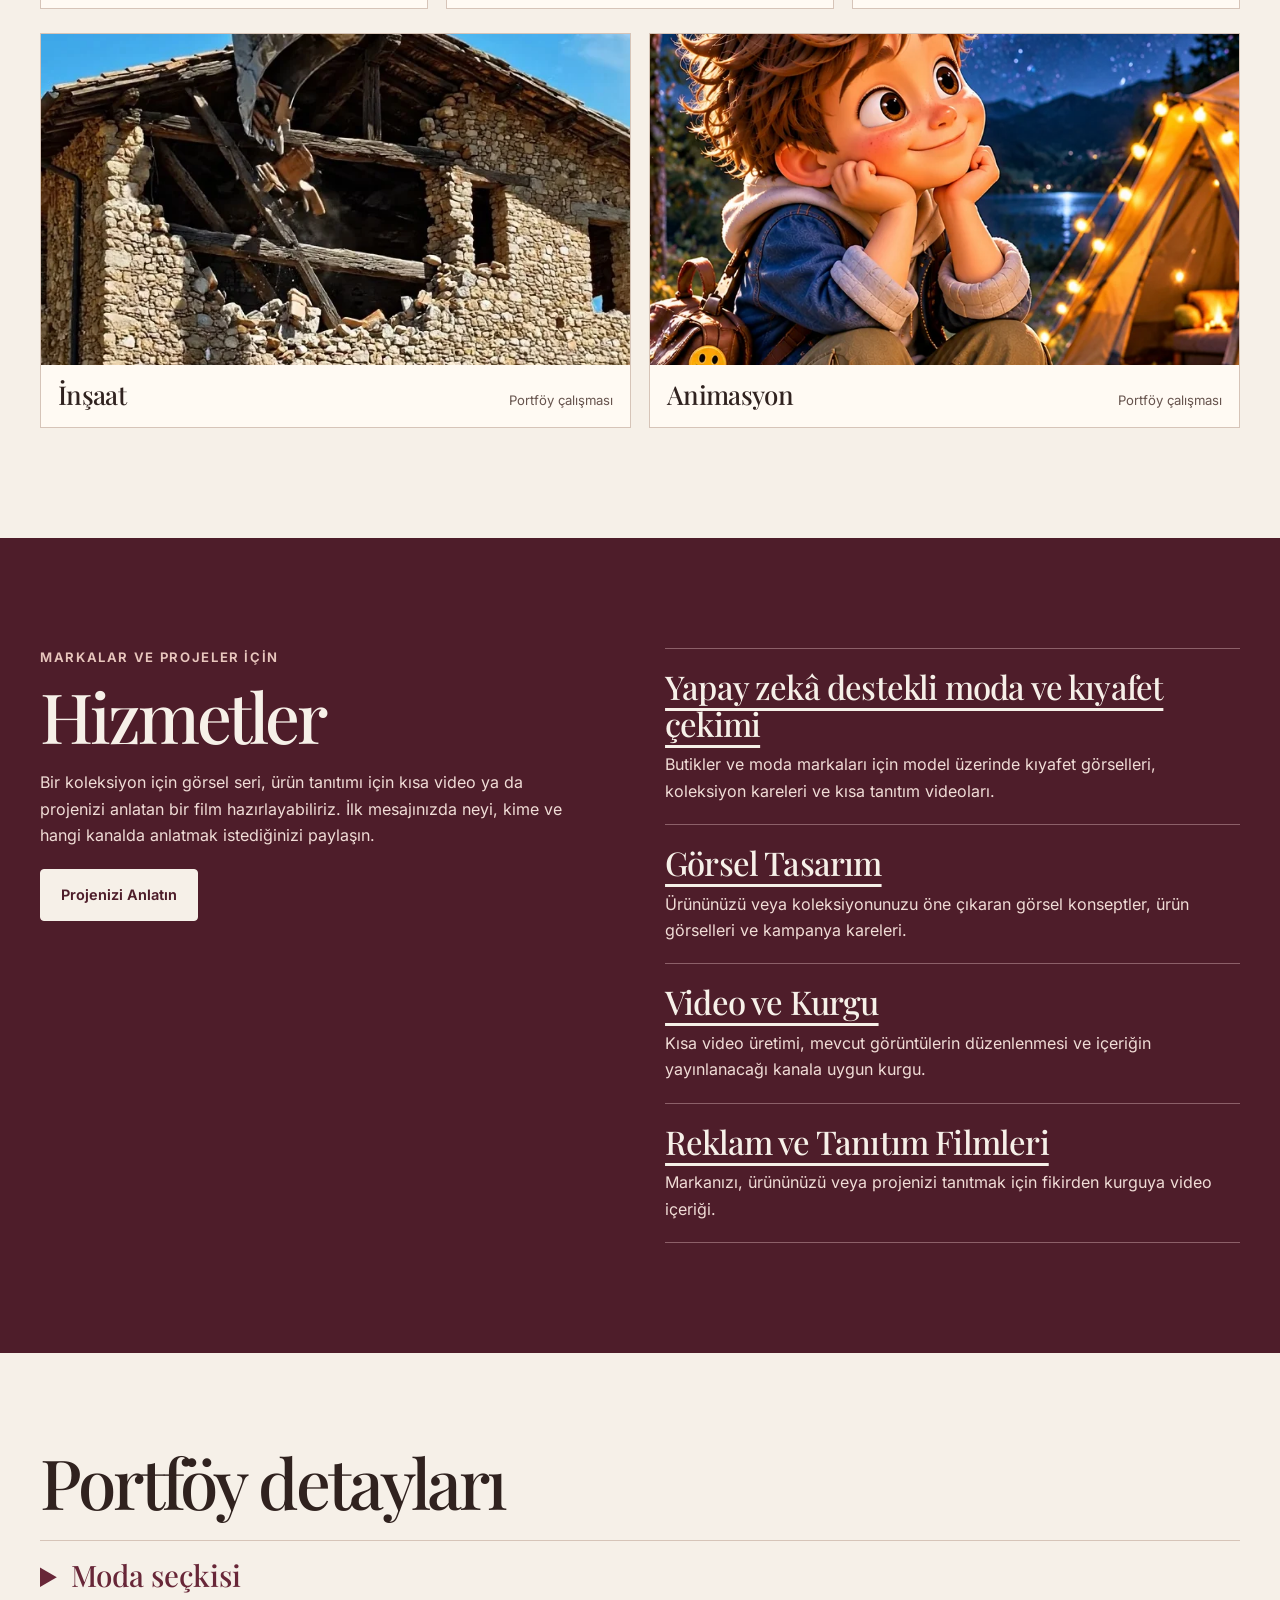
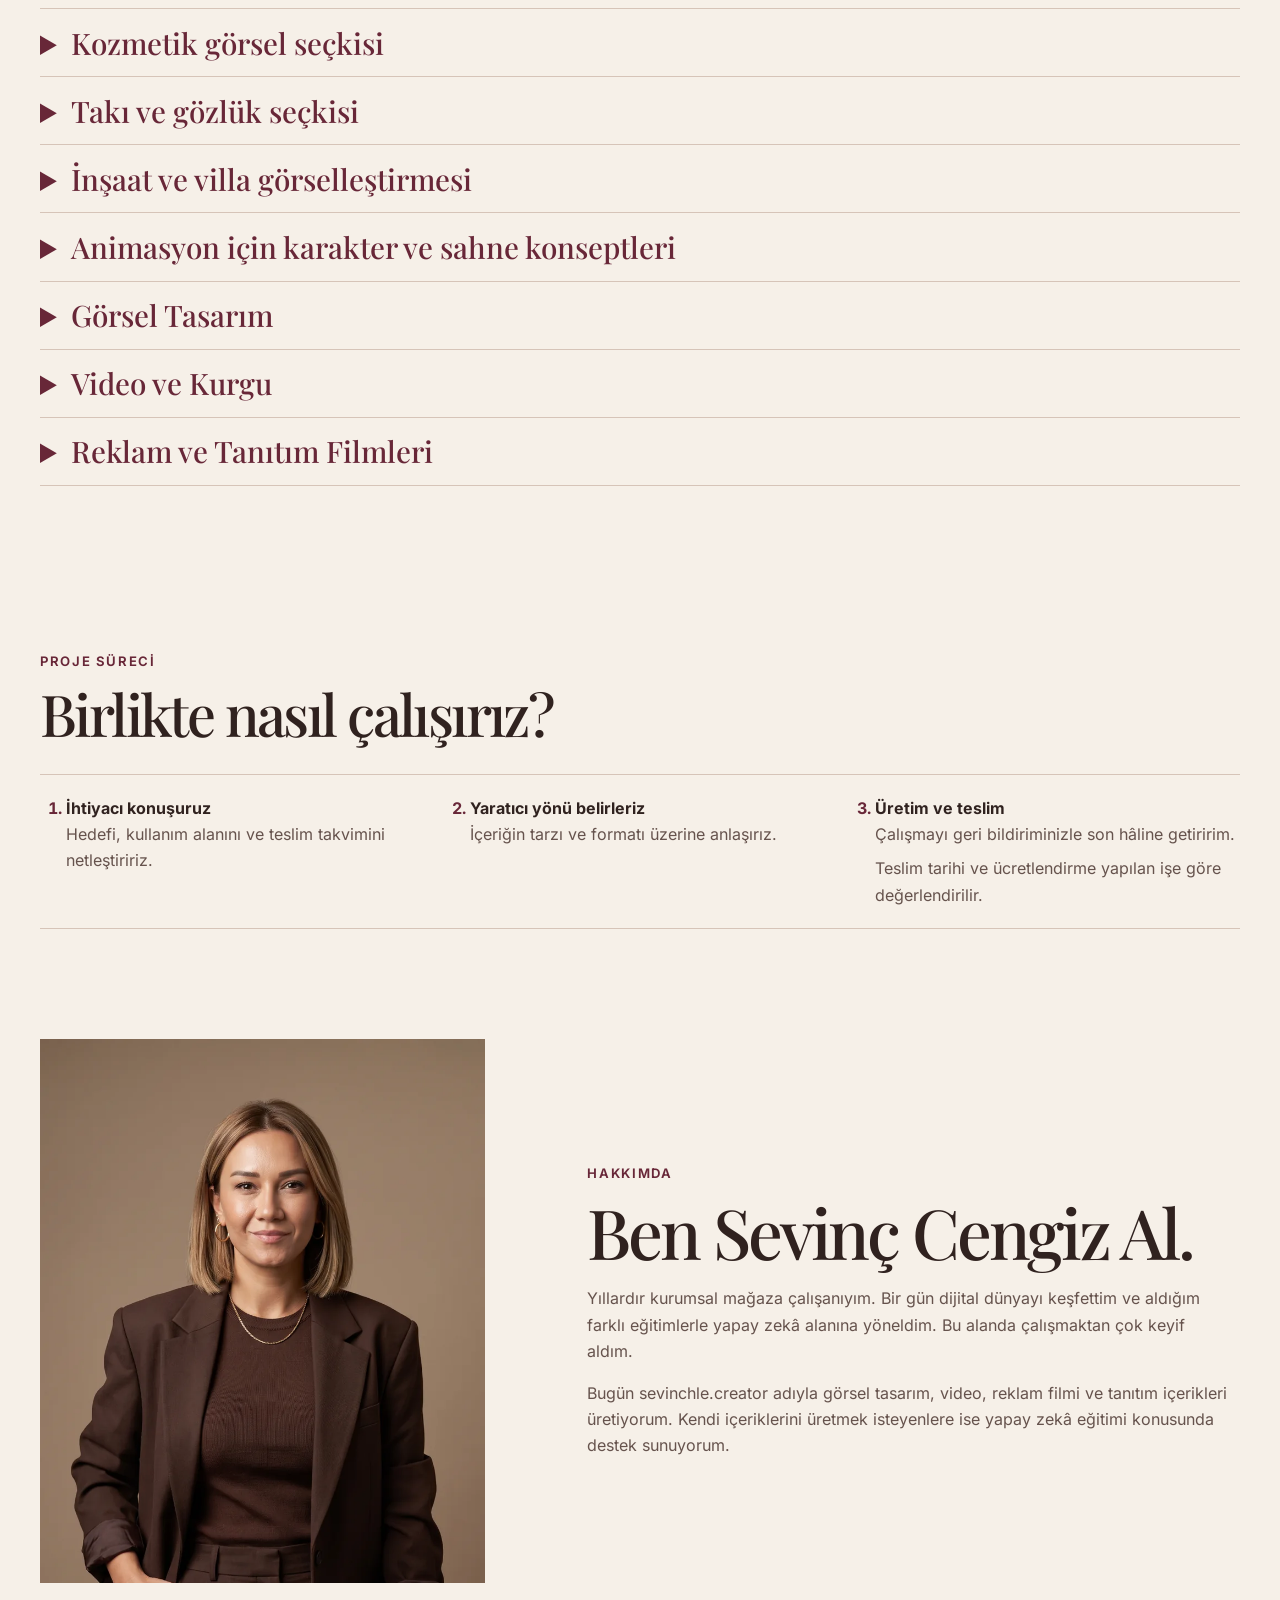
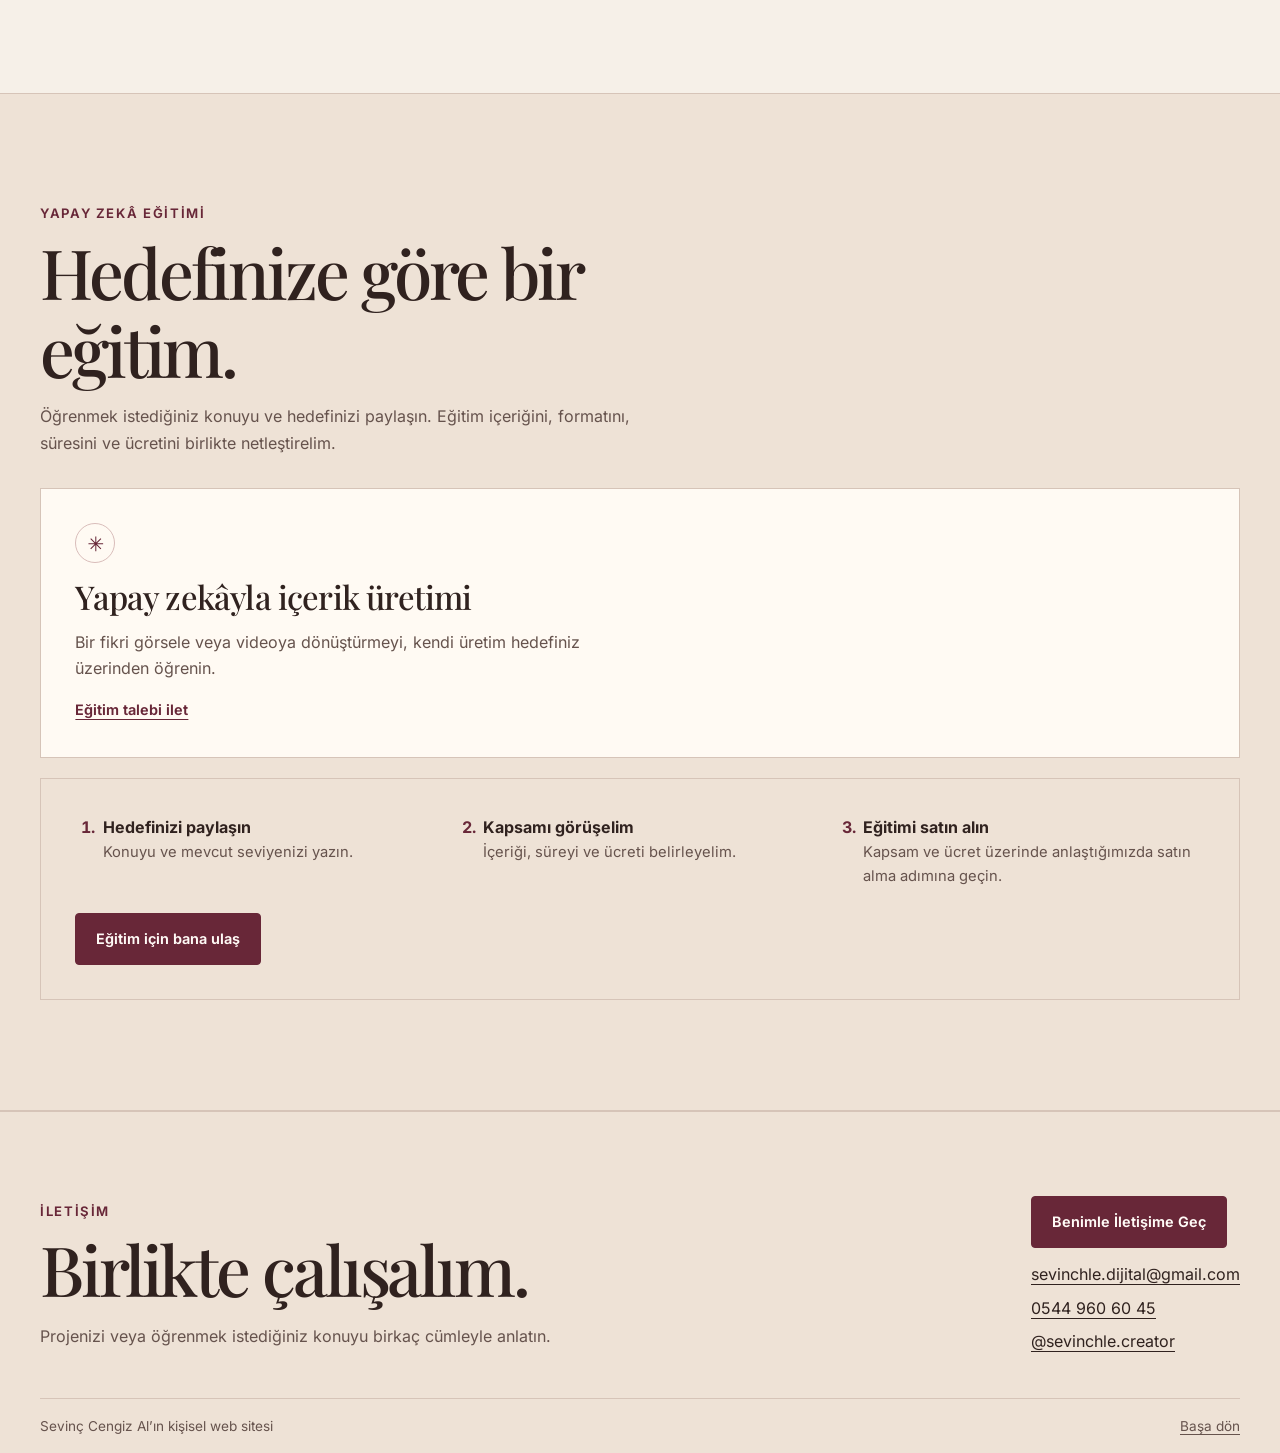
==== commit 97923cf9: "Add fashion service page and search metadata" ====
--- a/index.html
+++ b/index.html
@@ -4,264 +4,14 @@
   <meta charset="utf-8">
   <meta name="viewport" content="width=device-width, initial-scale=1">
   <meta name="theme-color" content="#f6f0e8">
-  <meta name="description" content="Sevinç Cengiz Al’ın kişisel web sitesi. Markalar için yapay zekâ destekli görsel tasarım, video, kurgu, reklam ve tanıtım filmleri. Talebe göre yapay zekâ eğitimi.">
+  <meta name="description" content="Moda markaları ve butikler için yapay zekâ destekli kıyafet çekimi, koleksiyon görselleri ve tanıtım videoları. Portföyü inceleyin, projeniz için teklif alın.">
   <meta property="og:type" content="website">
   <meta property="og:locale" content="tr_TR">
-  <meta property="og:title" content="Sevinç Cengiz Al · Yapay zekâ destekli görsel tasarım ve video">
-  <meta property="og:description" content="Markanızın ürününü, projesini veya hikâyesini görsel tasarım, video ve tanıtım içerikleriyle anlatın.">
-  <title>sevinchle.creator</title>
-  <link rel="icon" href="[data-uri]" type="image/svg+xml">
-  <link rel="preconnect" href="https://fonts.gstatic.com" crossorigin>
-  <style>
-@font-face {
-  font-family: 'Inter';
-  font-style: normal;
-  font-weight: 400 700;
-  font-display: swap;
-  src: url([data-uri]) format('woff2');
-  unicode-range: U+0100-02BA, U+02BD-02C5, U+02C7-02CC, U+02CE-02D7, U+02DD-02FF, U+0304, U+0308, U+0329, U+1D00-1DBF, U+1E00-1E9F, U+1EF2-1EFF, U+2020, U+20A0-20AB, U+20AD-20C4, U+2113, U+2C60-2C7F, U+A720-A7FF;
-}
-@font-face {
-  font-family: 'Inter';
-  font-style: normal;
-  font-weight: 400 700;
-  font-display: swap;
-  src: url([data-uri]) format('woff2');
-  unicode-range: U+0000-00FF, U+0131, U+0152-0153, U+02BB-02BC, U+02C6, U+02DA, U+02DC, U+0304, U+0308, U+0329, U+2000-206F, U+20AC, U+2122, U+2191, U+2193, U+2212, U+2215, U+FEFF, U+FFFD;
-}
-@font-face {
-  font-family: 'Playfair Display';
-  font-style: italic;
-  font-weight: 500;
-  font-display: swap;
-  src: url([data-uri]) format('woff2');
-  unicode-range: U+0100-02BA, U+02BD-02C5, U+02C7-02CC, U+02CE-02D7, U+02DD-02FF, U+0304, U+0308, U+0329, U+1D00-1DBF, U+1E00-1E9F, U+1EF2-1EFF, U+2020, U+20A0-20AB, U+20AD-20C4, U+2113, U+2C60-2C7F, U+A720-A7FF;
-}
-@font-face {
-  font-family: 'Playfair Display';
-  font-style: italic;
-  font-weight: 500;
-  font-display: swap;
-  src: url([data-uri]) format('woff2');
-  unicode-range: U+0000-00FF, U+0131, U+0152-0153, U+02BB-02BC, U+02C6, U+02DA, U+02DC, U+0304, U+0308, U+0329, U+2000-206F, U+20AC, U+2122, U+2191, U+2193, U+2212, U+2215, U+FEFF, U+FFFD;
-}
-@font-face {
-  font-family: 'Playfair Display';
-  font-style: normal;
-  font-weight: 500 600;
-  font-display: swap;
-  src: url([data-uri]) format('woff2');
-  unicode-range: U+0100-02BA, U+02BD-02C5, U+02C7-02CC, U+02CE-02D7, U+02DD-02FF, U+0304, U+0308, U+0329, U+1D00-1DBF, U+1E00-1E9F, U+1EF2-1EFF, U+2020, U+20A0-20AB, U+20AD-20C4, U+2113, U+2C60-2C7F, U+A720-A7FF;
-}
-@font-face {
-  font-family: 'Playfair Display';
-  font-style: normal;
-  font-weight: 500 600;
-  font-display: swap;
-  src: url([data-uri]